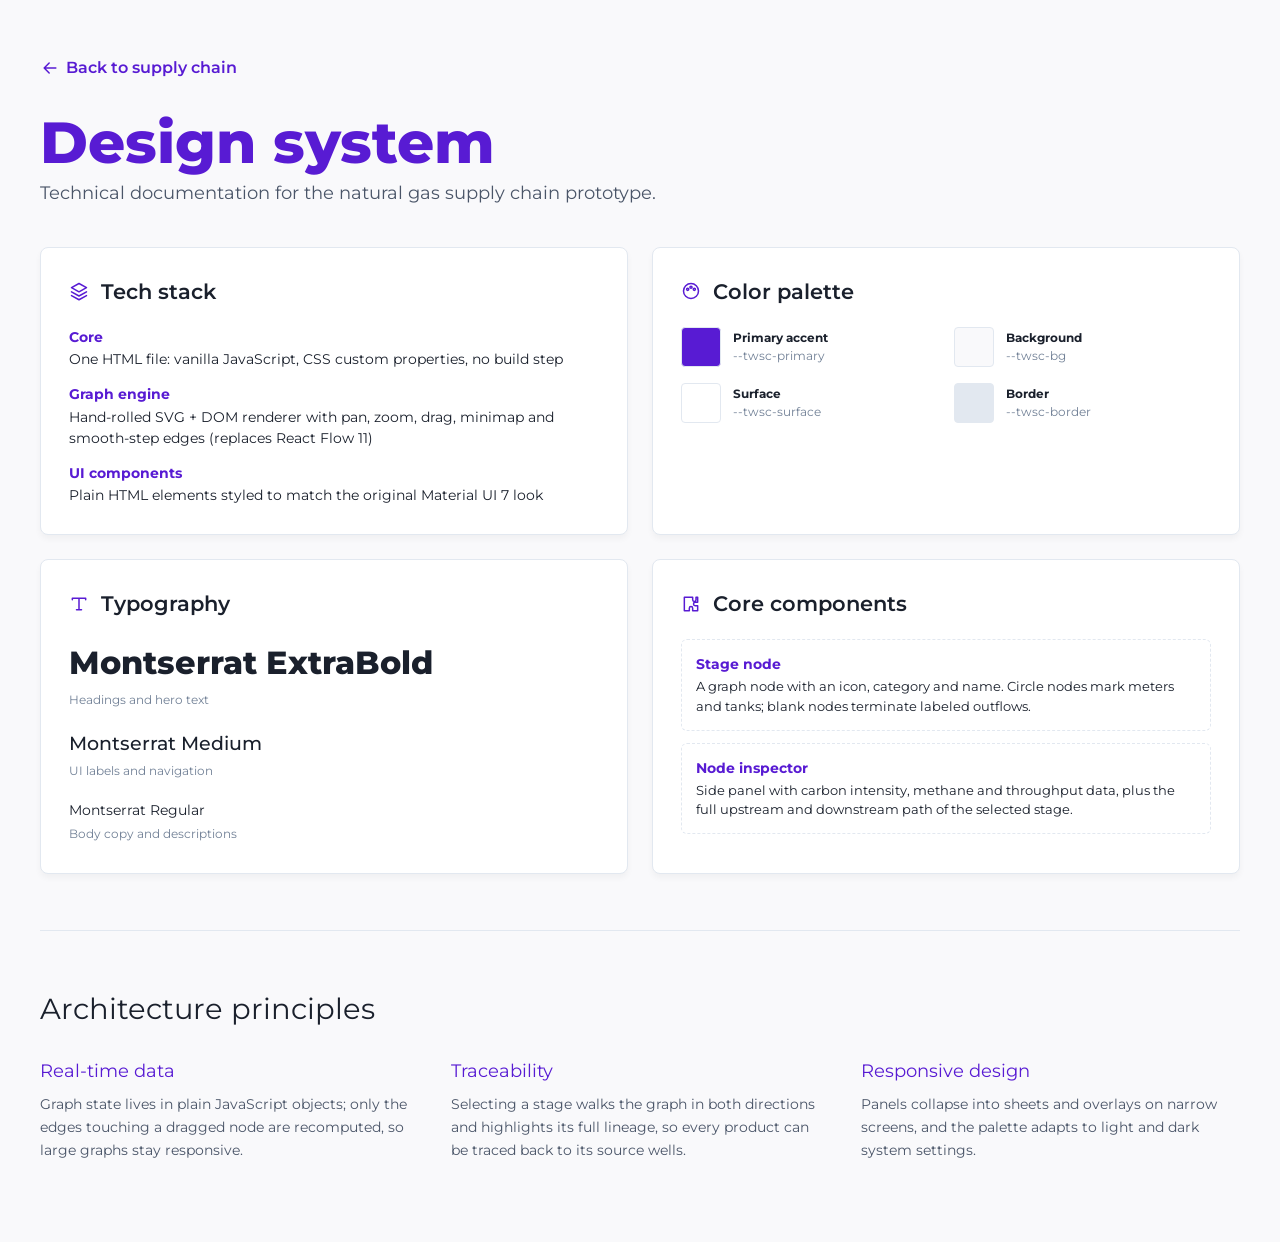
==== design-system.html @ 95843fae "Initial import from Webflow" ====
<!doctype html>
<html lang="en">
<head>
<meta charset="UTF-8" />
<meta name="viewport" content="width=device-width, initial-scale=1, viewport-fit=cover" />
<title>Design system — Tracewell</title>
<link rel="preconnect" href="https://fonts.googleapis.com" />
<link rel="preconnect" href="https://fonts.gstatic.com" crossorigin />
<link href="https://fonts.googleapis.com/css2?family=Montserrat:wght@400;500;600;700;800&display=swap" rel="stylesheet" />
<link rel="stylesheet" href="assets/tokens.css" />
<style>
/* Isolation: reset host-site styles on every element this widget uses */
#twsc-root { all: initial; display: block; box-sizing: border-box; font-family: var(--twsc-font); color: var(--twsc-text);
  background: var(--twsc-bg); -webkit-font-smoothing: antialiased; line-height: 1.5; font-size: 16px; text-align: left; }
#twsc-root *, #twsc-root *::before, #twsc-root *::after { box-sizing: border-box; }
#twsc-root :is(div, header, nav, section, aside, p, h1, h2, h3, h4, ul, li, dl, dt, dd, span, small, strong, b, i, a, button, input) {
  margin: 0; padding: 0; border: 0; background: none; box-shadow: none; outline: 0; float: none; position: static;
  width: auto; height: auto; min-width: 0; max-width: none; min-height: 0; max-height: none;
  font: inherit; color: inherit; line-height: inherit; letter-spacing: normal; text-transform: none; text-decoration: none;
  text-align: inherit; text-shadow: none; opacity: 1; transform: none; filter: none; border-radius: 0; list-style: none;
  visibility: visible; transition: none; animation: none; overflow: visible; z-index: auto;
  top: auto; right: auto; bottom: auto; left: auto; flex: 0 1 auto; flex-direction: row; flex-wrap: nowrap; order: 0;
  justify-content: normal; align-items: normal; align-self: auto; gap: normal; grid-template-columns: none; white-space: normal;
  vertical-align: baseline; clip-path: none; }
#twsc-root :is(div, header, nav, section, aside, p, h1, h2, h3, h4, dl, dt, dd, ul, li) { display: block; }
#twsc-root :is(span, small, strong, b, a) { display: inline; }
#twsc-root :is(strong, b) { font-weight: 700; }
#twsc-root button { display: inline-block; cursor: pointer; -webkit-appearance: none; appearance: none; }
#twsc-root svg { display: inline-block; overflow: visible; max-width: none; max-height: none; fill: none; stroke: none; vertical-align: baseline; }
#twsc-root svg * { fill: none; stroke: none; }
#twsc-root svg.twsc-i * { stroke: currentColor; }
#twsc-root [hidden] { display: none !important; }
#twsc-root :focus-visible { outline: 2px solid var(--twsc-primary); outline-offset: 2px; }

/* Design tokens (colors, shadows, font) live in tokens.json → assets/tokens.css.
   Only layout-level root settings stay here. */
#twsc-root { box-sizing: border-box; padding-top: env(safe-area-inset-top, 0px); padding-bottom: env(safe-area-inset-bottom, 0px); color-scheme: light; }
@media (prefers-color-scheme: dark) { #twsc-root:not([data-theme="light"]) { color-scheme: dark; } }
#twsc-root[data-theme="dark"] { color-scheme: dark; }
#twsc-root *, #twsc-root *::before, #twsc-root *::after { box-sizing: inherit; }
#twsc-root button { font: inherit; color: inherit; cursor: pointer; }
#twsc-root :focus-visible { outline: 2px solid var(--twsc-primary); outline-offset: 2px; }
#twsc-root svg.twsc-i { width: 20px; height: 20px; fill: none; stroke: currentColor; stroke-width: 1.8; stroke-linecap: round; stroke-linejoin: round; flex: none; }
/* Design system view */
#twsc-root .twsc-ds { padding: 48px 24px 80px; }
#twsc-root .twsc-ds-inner { max-width: 1200px; margin: 0 auto; }
#twsc-root .twsc-ds-back { text-decoration: none; background: none; border: 0; color: var(--twsc-primary); font-weight: 600; padding: 8px 10px; border-radius: 4px; margin: 0 0 24px -10px; display: inline-flex; gap: 6px; align-items: center; }
#twsc-root .twsc-ds-back:hover { background: var(--twsc-primary-soft); }
#twsc-root .twsc-ds h1 { font-size: clamp(2.2rem, 5vw, 3.6rem); font-weight: 800; color: var(--twsc-primary); margin: 0 0 8px; line-height: 1.05; }
#twsc-root .twsc-ds-sub { color: var(--twsc-text-2); font-size: 1.1rem; margin: 0 0 40px; max-width: 60ch; }
#twsc-root .twsc-ds-grid { display: grid; grid-template-columns: repeat(auto-fit, minmax(min(100%, 420px), 1fr)); gap: 24px; }
#twsc-root .twsc-ds-card { background: var(--twsc-surface); border: 1px solid var(--twsc-border); border-radius: 8px; padding: 28px; box-shadow: 0 4px 6px rgba(0,0,0,0.04); }
#twsc-root .twsc-ds-card h2 { display: flex; align-items: center; gap: 12px; font-size: 1.3rem; margin: 0 0 20px; font-weight: 600; }
#twsc-root .twsc-ds-card h2 svg.twsc-i { color: var(--twsc-primary); }
#twsc-root .twsc-ds-card dl { margin: 0; display: grid; gap: 14px; }
#twsc-root .twsc-ds-card dt { color: var(--twsc-primary); font-weight: 700; font-size: 0.85rem; }
#twsc-root .twsc-ds-card dd { margin: 2px 0 0; font-size: 0.875rem; }
#twsc-root .twsc-swatches { display: grid; grid-template-columns: 1fr 1fr; gap: 16px; }
#twsc-root .twsc-swatch { display: flex; align-items: center; gap: 12px; font-size: 0.75rem; }
#twsc-root .twsc-swatch i { width: 40px; height: 40px; border-radius: 4px; border: 1px solid var(--twsc-border); flex: none; }
#twsc-root .twsc-swatch b { display: block; }
#twsc-root .twsc-swatch span { color: var(--twsc-muted); }
#twsc-root .twsc-type-row + .twsc-type-row { margin-top: 18px; }
#twsc-root .twsc-type-row small { color: var(--twsc-muted); font-size: 0.75rem; }
#twsc-root .twsc-comp { border: 1px dashed var(--twsc-border); border-radius: 6px; padding: 14px; font-size: 0.8rem; line-height: 1.5; }
#twsc-root .twsc-comp + .twsc-comp { margin-top: 12px; }
#twsc-root .twsc-comp b { display: block; color: var(--twsc-primary); font-size: 0.875rem; margin-bottom: 2px; }
#twsc-root .twsc-ds-rule { height: 1px; background: var(--twsc-border); margin: 56px 0; }
#twsc-root .twsc-ds h3 { font-size: 1.8rem; margin: 0 0 28px; }
#twsc-root .twsc-principles { display: grid; grid-template-columns: repeat(auto-fit, minmax(min(100%, 280px), 1fr)); gap: 32px; }
#twsc-root .twsc-principles h4 { color: var(--twsc-primary); margin: 0 0 8px; font-size: 1.1rem; }
#twsc-root .twsc-principles p { margin: 0; color: var(--twsc-text-2); font-size: 0.9rem; line-height: 1.6; }

/* Standalone page only */
body[data-twsc-standalone] { margin: 0; }
#twsc-root { min-height: 100vh; }
</style>
</head>
<body data-twsc-standalone>
<div id="twsc-root">

    <div class="twsc-ds">
      <div class="twsc-ds-inner">
        <a class="twsc-ds-back" href="index.html"><svg class="twsc-i" viewBox="0 0 24 24"><path d="M19 12H5M11 6l-6 6 6 6"/></svg>Back to supply chain</a>
        <h1>Design system</h1>
        <p class="twsc-ds-sub">Technical documentation for the natural gas supply chain prototype.</p>
        <div class="twsc-ds-grid">
          <div class="twsc-ds-card">
            <h2><svg class="twsc-i" viewBox="0 0 24 24"><path d="M12 3 3 8l9 5 9-5-9-5zM3 13l9 5 9-5M3 17.5l9 5 9-5"/></svg>Tech stack</h2>
            <dl>
              <div><dt>Core</dt><dd>One HTML file: vanilla JavaScript, CSS custom properties, no build step</dd></div>
              <div><dt>Graph engine</dt><dd>Hand-rolled SVG + DOM renderer with pan, zoom, drag, minimap and smooth-step edges (replaces React Flow 11)</dd></div>
              <div><dt>UI components</dt><dd>Plain HTML elements styled to match the original Material UI 7 look</dd></div>
              </dl>
          </div>
          <div class="twsc-ds-card">
            <h2><svg class="twsc-i" viewBox="0 0 24 24"><circle cx="12" cy="12" r="9"/><circle cx="8" cy="10" r="1.3"/><circle cx="12" cy="7.5" r="1.3"/><circle cx="16" cy="10" r="1.3"/></svg>Color palette</h2>
            <div class="twsc-swatches">
              <div class="twsc-swatch"><i style="background:var(--twsc-primary)"></i><div><b>Primary accent</b><span>--twsc-primary</span></div></div>
              <div class="twsc-swatch"><i style="background:var(--twsc-bg)"></i><div><b>Background</b><span>--twsc-bg</span></div></div>
              <div class="twsc-swatch"><i style="background:var(--twsc-surface)"></i><div><b>Surface</b><span>--twsc-surface</span></div></div>
              <div class="twsc-swatch"><i style="background:var(--twsc-border)"></i><div><b>Border</b><span>--twsc-border</span></div></div>
            </div>
          </div>
          <div class="twsc-ds-card">
            <h2><svg class="twsc-i" viewBox="0 0 24 24"><path d="M4 7V5h16v2M12 5v14M9 19h6"/></svg>Typography</h2>
            <div class="twsc-type-row"><div style="font-size:2rem;font-weight:800">Montserrat ExtraBold</div><small>Headings and hero text</small></div>
            <div class="twsc-type-row"><div style="font-size:1.2rem;font-weight:500">Montserrat Medium</div><small>UI labels and navigation</small></div>
            <div class="twsc-type-row"><div style="font-size:0.875rem">Montserrat Regular</div><small>Body copy and descriptions</small></div>
          </div>
          <div class="twsc-ds-card">
            <h2><svg class="twsc-i" viewBox="0 0 24 24"><path d="M10 4h4v3a2 2 0 1 0 4 0V4h2v6h-3a2 2 0 1 0 0 4h3v6h-6v-3a2 2 0 1 0-4 0v3H4V4h6z"/></svg>Core components</h2>
            <div class="twsc-comp"><b>Stage node</b>A graph node with an icon, category and name. Circle nodes mark meters and tanks; blank nodes terminate labeled outflows.</div>
            <div class="twsc-comp"><b>Node inspector</b>Side panel with carbon intensity, methane and throughput data, plus the full upstream and downstream path of the selected stage.</div>
          </div>
        </div>
        <div class="twsc-ds-rule"></div>
        <h3>Architecture principles</h3>
        <div class="twsc-principles">
          <div><h4>Real-time data</h4><p>Graph state lives in plain JavaScript objects; only the edges touching a dragged node are recomputed, so large graphs stay responsive.</p></div>
          <div><h4>Traceability</h4><p>Selecting a stage walks the graph in both directions and highlights its full lineage, so every product can be traced back to its source wells.</p></div>
          <div><h4>Responsive design</h4><p>Panels collapse into sheets and overlays on narrow screens, and the palette adapts to light and dark system settings.</p></div>
        </div>
      </div>
    </div>
</div>
</body>
</html>
---- assets/tokens.css ----
/* GENERATED from tokens.json by scripts/build-tokens.mjs. Do not edit by hand. */
#twsc-root {
  --twsc-font: "Montserrat", system-ui, -apple-system, "Segoe UI", Roboto, sans-serif;
  --twsc-bg: #F9F9FB;
  --twsc-surface: #FFFFFF;
  --twsc-surface-2: #F7FAFC;
  --twsc-primary: #581BD3;
  --twsc-primary-soft: rgba(88, 27, 211, 0.08);
  --twsc-primary-line: rgba(88, 27, 211, 0.2);
  --twsc-border: #E2E8F0;
  --twsc-text: #1A202C;
  --twsc-text-2: #4A5568;
  --twsc-muted: #718096;
  --twsc-faint: #A0AEC0;
  --twsc-chip: #EDF2F7;
  --twsc-dot: #D9DEE7;
  --twsc-edge-dim: #CBD2DC;
  --twsc-label-bg: #1A202C;
  --twsc-label-fg: #FFFFFF;
  --twsc-mask: rgba(249, 249, 251, 0.72);
  --twsc-shadow: 0 2px 4px rgba(26, 32, 44, 0.05);
  --twsc-glow: 0 0 15px rgba(88, 27, 211, 0.3);
}
@media (prefers-color-scheme: dark) {
  #twsc-root:not([data-theme="light"]) {
    --twsc-bg: #13111A;
    --twsc-surface: #1C1926;
    --twsc-surface-2: #221F2E;
    --twsc-primary: #9E74FF;
    --twsc-primary-soft: rgba(158, 116, 255, 0.12);
    --twsc-primary-line: rgba(158, 116, 255, 0.3);
    --twsc-border: #2F2B3F;
    --twsc-text: #ECEAF3;
    --twsc-text-2: #BDB8CF;
    --twsc-muted: #9A94AE;
    --twsc-faint: #736D86;
    --twsc-chip: #2A2638;
    --twsc-dot: #2C2839;
    --twsc-edge-dim: #3A3550;
    --twsc-label-bg: #ECEAF3;
    --twsc-label-fg: #13111A;
    --twsc-mask: rgba(19, 17, 26, 0.72);
    --twsc-shadow: 0 2px 4px rgba(0,0,0,0.3);
    --twsc-glow: 0 0 16px rgba(158,116,255,0.35);
  }
}
#twsc-root[data-theme="dark"] {
  --twsc-bg: #13111A;
  --twsc-surface: #1C1926;
  --twsc-surface-2: #221F2E;
  --twsc-primary: #9E74FF;
  --twsc-primary-soft: rgba(158, 116, 255, 0.12);
  --twsc-primary-line: rgba(158, 116, 255, 0.3);
  --twsc-border: #2F2B3F;
  --twsc-text: #ECEAF3;
  --twsc-text-2: #BDB8CF;
  --twsc-muted: #9A94AE;
  --twsc-faint: #736D86;
  --twsc-chip: #2A2638;
  --twsc-dot: #2C2839;
  --twsc-edge-dim: #3A3550;
  --twsc-label-bg: #ECEAF3;
  --twsc-label-fg: #13111A;
  --twsc-mask: rgba(19, 17, 26, 0.72);
  --twsc-shadow: 0 2px 4px rgba(0,0,0,0.3);
  --twsc-glow: 0 0 16px rgba(158,116,255,0.35);
}
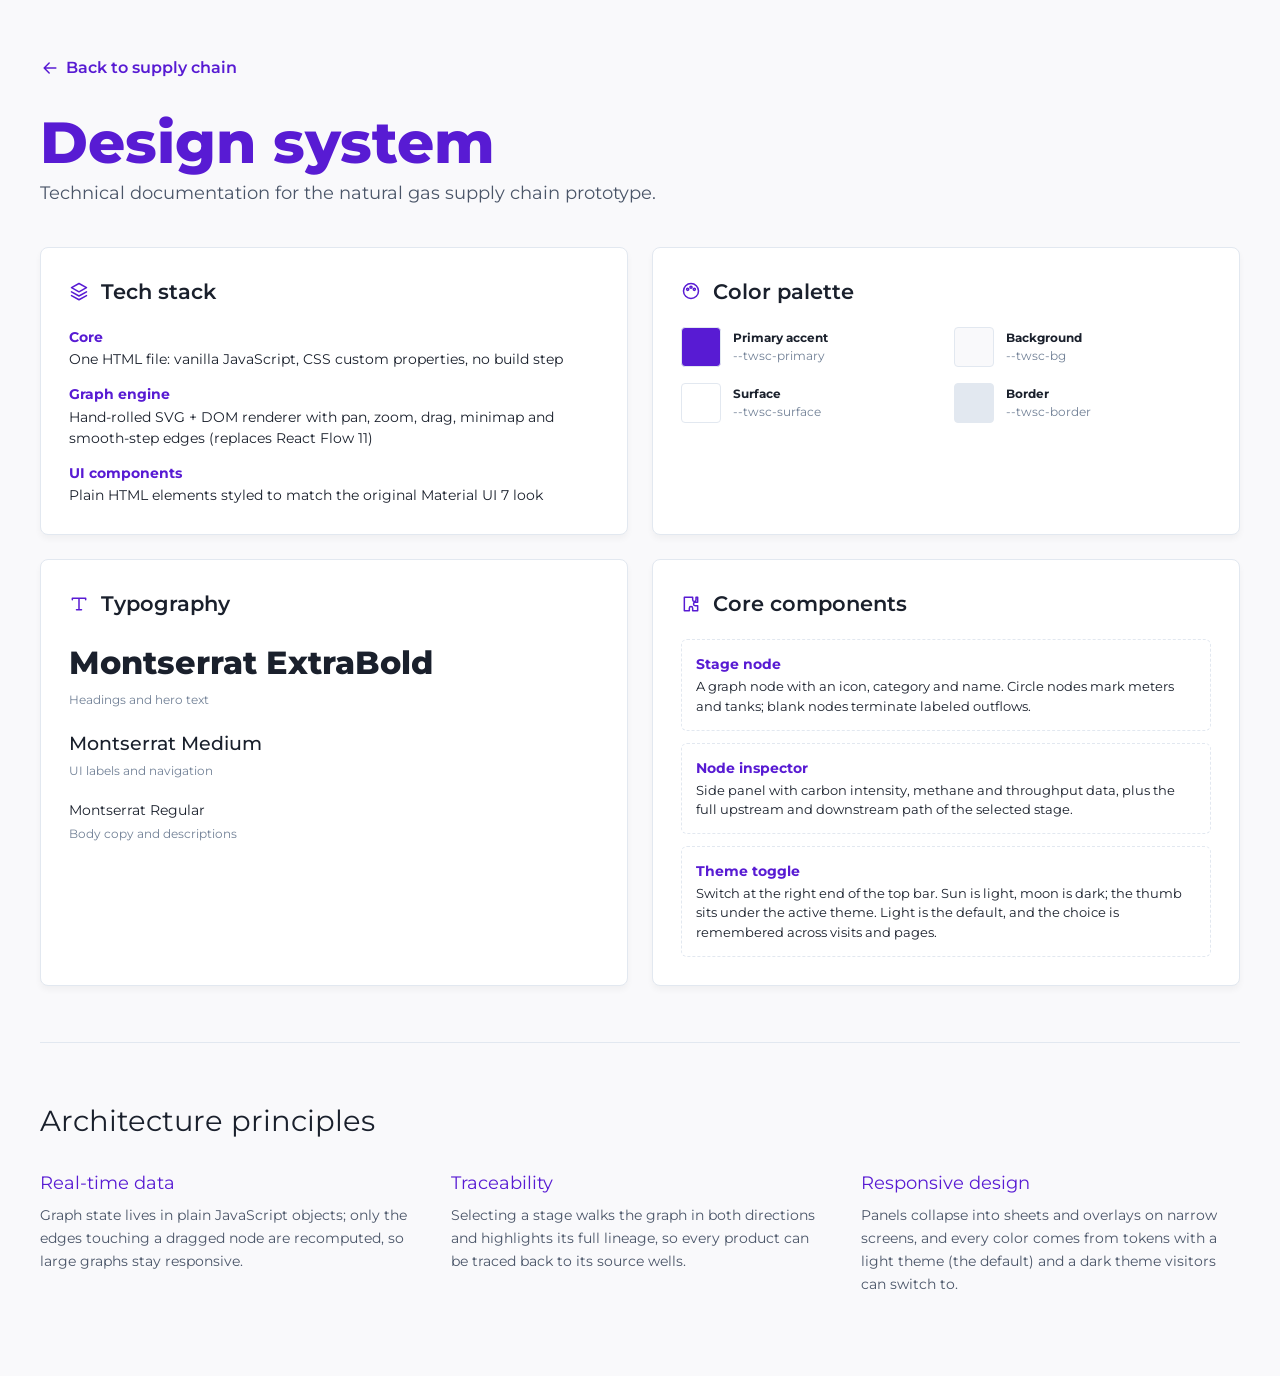
==== commit db759ac6: "Theme update" ====
--- a/design-system.html
+++ b/design-system.html
@@ -34,9 +34,8 @@
 
 /* Design tokens (colors, shadows, font) live in tokens.json → assets/tokens.css.
    Only layout-level root settings stay here. */
-#twsc-root { box-sizing: border-box; padding-top: env(safe-area-inset-top, 0px); padding-bottom: env(safe-area-inset-bottom, 0px); color-scheme: light; }
-@media (prefers-color-scheme: dark) { #twsc-root:not([data-theme="light"]) { color-scheme: dark; } }
-#twsc-root[data-theme="dark"] { color-scheme: dark; }
+#twsc-root { box-sizing: border-box; padding-top: env(safe-area-inset-top, 0px); padding-bottom: env(safe-area-inset-bottom, 0px); }
+/* color-scheme is set per theme in tokens.css */
 #twsc-root *, #twsc-root *::before, #twsc-root *::after { box-sizing: inherit; }
 #twsc-root button { font: inherit; color: inherit; cursor: pointer; }
 #twsc-root :focus-visible { outline: 2px solid var(--twsc-primary); outline-offset: 2px; }
@@ -78,6 +77,8 @@
 </head>
 <body data-twsc-standalone>
 <div id="twsc-root">
+<!-- Apply the saved theme before first paint (light is the default). twsc.js keeps it in sync after that. -->
+<script>try{var t=localStorage.getItem('twsc-theme');if(t==='dark'||t==='light')document.getElementById('twsc-root').dataset.theme=t}catch(e){}</script>
 
     <div class="twsc-ds">
       <div class="twsc-ds-inner">
@@ -112,6 +113,7 @@
             <h2><svg class="twsc-i" viewBox="0 0 24 24"><path d="M10 4h4v3a2 2 0 1 0 4 0V4h2v6h-3a2 2 0 1 0 0 4h3v6h-6v-3a2 2 0 1 0-4 0v3H4V4h6z"/></svg>Core components</h2>
             <div class="twsc-comp"><b>Stage node</b>A graph node with an icon, category and name. Circle nodes mark meters and tanks; blank nodes terminate labeled outflows.</div>
             <div class="twsc-comp"><b>Node inspector</b>Side panel with carbon intensity, methane and throughput data, plus the full upstream and downstream path of the selected stage.</div>
+            <div class="twsc-comp"><b>Theme toggle</b>Switch at the right end of the top bar. Sun is light, moon is dark; the thumb sits under the active theme. Light is the default, and the choice is remembered across visits and pages.</div>
           </div>
         </div>
         <div class="twsc-ds-rule"></div>
@@ -119,7 +121,7 @@
         <div class="twsc-principles">
           <div><h4>Real-time data</h4><p>Graph state lives in plain JavaScript objects; only the edges touching a dragged node are recomputed, so large graphs stay responsive.</p></div>
           <div><h4>Traceability</h4><p>Selecting a stage walks the graph in both directions and highlights its full lineage, so every product can be traced back to its source wells.</p></div>
-          <div><h4>Responsive design</h4><p>Panels collapse into sheets and overlays on narrow screens, and the palette adapts to light and dark system settings.</p></div>
+          <div><h4>Responsive design</h4><p>Panels collapse into sheets and overlays on narrow screens, and every color comes from tokens with a light theme (the default) and a dark theme visitors can switch to.</p></div>
         </div>
       </div>
     </div>
--- a/assets/tokens.css
+++ b/assets/tokens.css
@@ -1,5 +1,7 @@
 /* GENERATED from tokens.json by scripts/build-tokens.mjs. Do not edit by hand. */
+/* Default theme: light. Set data-theme="dark" on #twsc-root (the theme toggle does this) to switch. */
 #twsc-root {
+  color-scheme: light;
   --twsc-font: "Montserrat", system-ui, -apple-system, "Segoe UI", Roboto, sans-serif;
   --twsc-bg: #F9F9FB;
   --twsc-surface: #FFFFFF;
@@ -21,30 +23,8 @@
   --twsc-shadow: 0 2px 4px rgba(26, 32, 44, 0.05);
   --twsc-glow: 0 0 15px rgba(88, 27, 211, 0.3);
 }
-@media (prefers-color-scheme: dark) {
-  #twsc-root:not([data-theme="light"]) {
-    --twsc-bg: #13111A;
-    --twsc-surface: #1C1926;
-    --twsc-surface-2: #221F2E;
-    --twsc-primary: #9E74FF;
-    --twsc-primary-soft: rgba(158, 116, 255, 0.12);
-    --twsc-primary-line: rgba(158, 116, 255, 0.3);
-    --twsc-border: #2F2B3F;
-    --twsc-text: #ECEAF3;
-    --twsc-text-2: #BDB8CF;
-    --twsc-muted: #9A94AE;
-    --twsc-faint: #736D86;
-    --twsc-chip: #2A2638;
-    --twsc-dot: #2C2839;
-    --twsc-edge-dim: #3A3550;
-    --twsc-label-bg: #ECEAF3;
-    --twsc-label-fg: #13111A;
-    --twsc-mask: rgba(19, 17, 26, 0.72);
-    --twsc-shadow: 0 2px 4px rgba(0,0,0,0.3);
-    --twsc-glow: 0 0 16px rgba(158,116,255,0.35);
-  }
-}
 #twsc-root[data-theme="dark"] {
+  color-scheme: dark;
   --twsc-bg: #13111A;
   --twsc-surface: #1C1926;
   --twsc-surface-2: #221F2E;
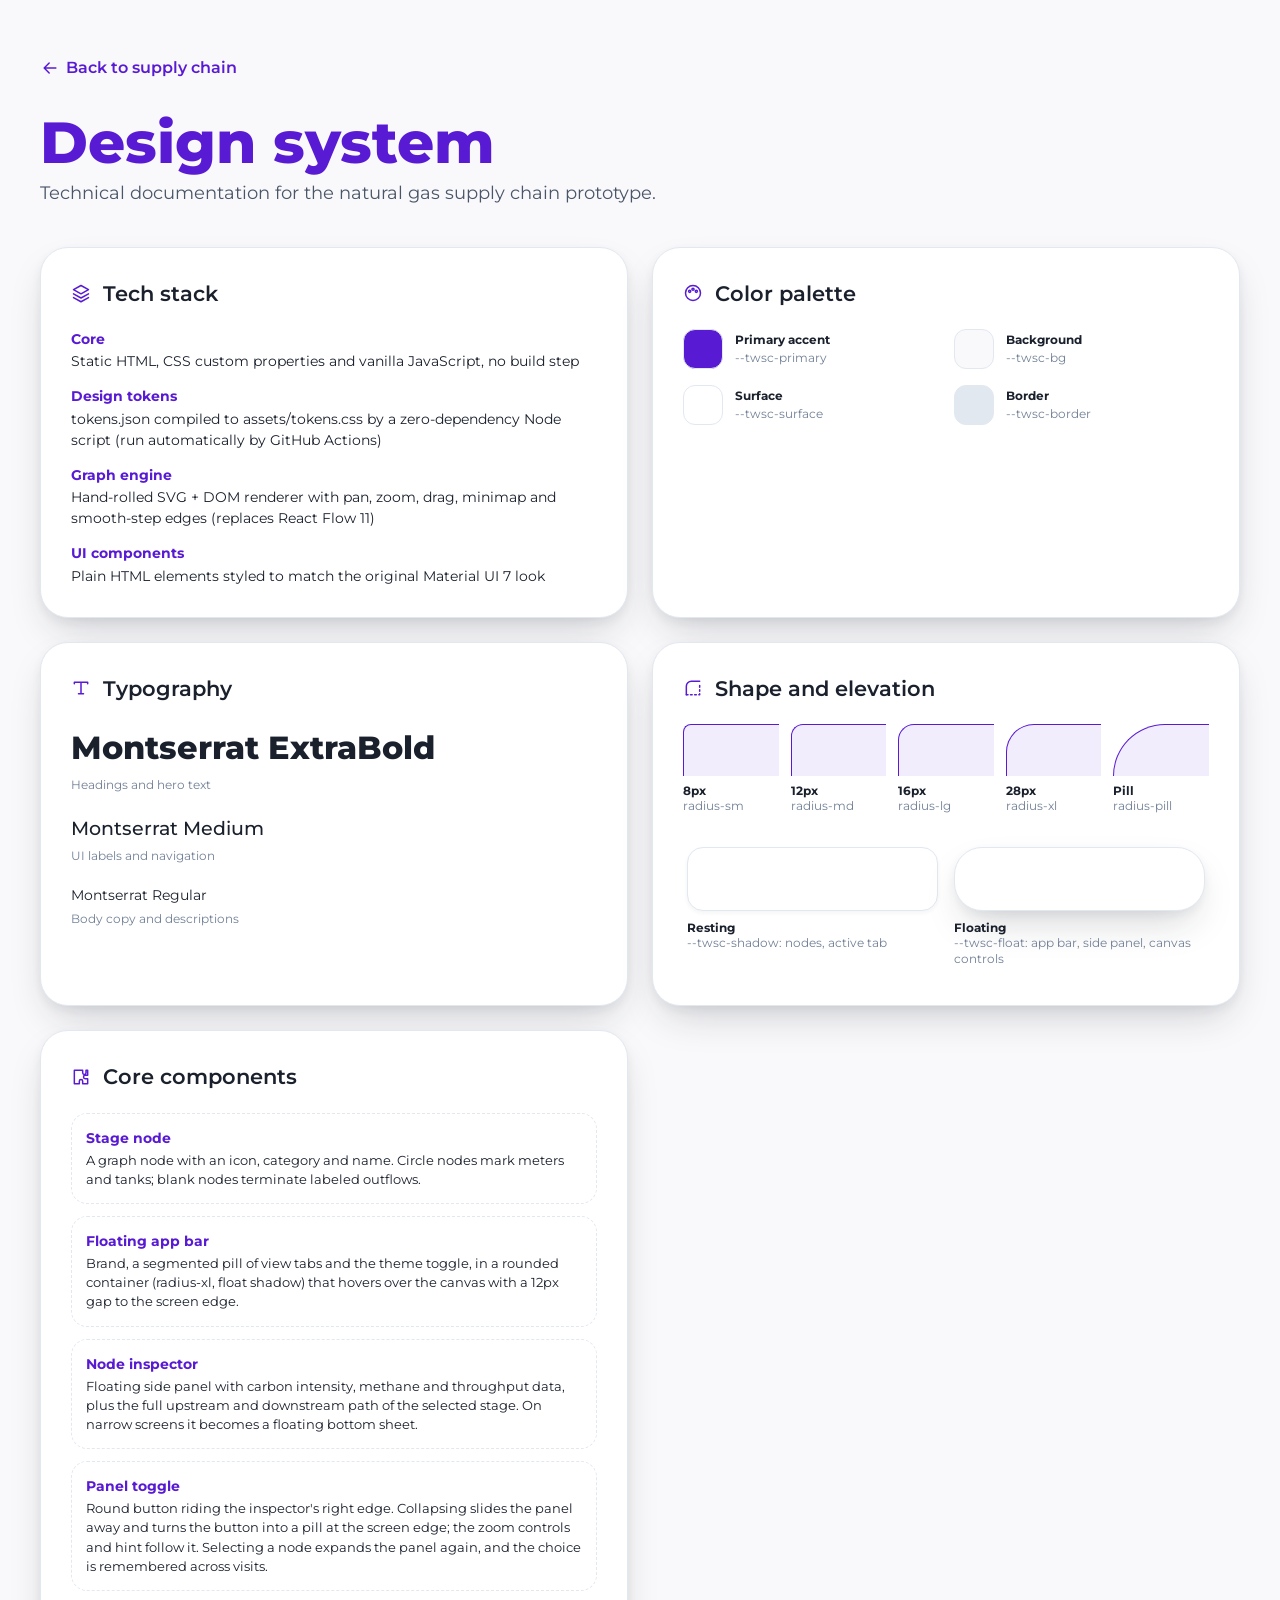
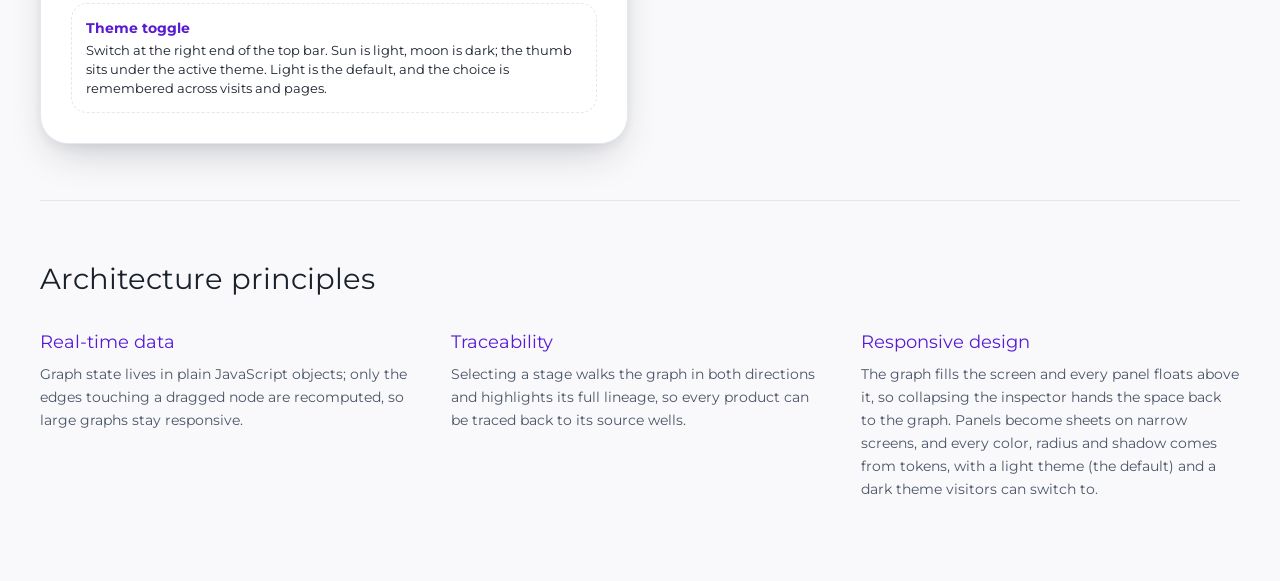
==== commit 762b6eb4: "Add files via upload" ====
--- a/design-system.html
+++ b/design-system.html
@@ -43,12 +43,12 @@
 /* Design system view */
 #twsc-root .twsc-ds { padding: 48px 24px 80px; }
 #twsc-root .twsc-ds-inner { max-width: 1200px; margin: 0 auto; }
-#twsc-root .twsc-ds-back { text-decoration: none; background: none; border: 0; color: var(--twsc-primary); font-weight: 600; padding: 8px 10px; border-radius: 4px; margin: 0 0 24px -10px; display: inline-flex; gap: 6px; align-items: center; }
+#twsc-root .twsc-ds-back { text-decoration: none; background: none; border: 0; color: var(--twsc-primary); font-weight: 600; padding: 8px 14px; border-radius: var(--twsc-radius-pill); margin: 0 0 24px -14px; display: inline-flex; gap: 6px; align-items: center; }
 #twsc-root .twsc-ds-back:hover { background: var(--twsc-primary-soft); }
 #twsc-root .twsc-ds h1 { font-size: clamp(2.2rem, 5vw, 3.6rem); font-weight: 800; color: var(--twsc-primary); margin: 0 0 8px; line-height: 1.05; }
 #twsc-root .twsc-ds-sub { color: var(--twsc-text-2); font-size: 1.1rem; margin: 0 0 40px; max-width: 60ch; }
 #twsc-root .twsc-ds-grid { display: grid; grid-template-columns: repeat(auto-fit, minmax(min(100%, 420px), 1fr)); gap: 24px; }
-#twsc-root .twsc-ds-card { background: var(--twsc-surface); border: 1px solid var(--twsc-border); border-radius: 8px; padding: 28px; box-shadow: 0 4px 6px rgba(0,0,0,0.04); }
+#twsc-root .twsc-ds-card { background: var(--twsc-surface); border: 1px solid var(--twsc-border); border-radius: var(--twsc-radius-xl); padding: 30px; box-shadow: var(--twsc-float); }
 #twsc-root .twsc-ds-card h2 { display: flex; align-items: center; gap: 12px; font-size: 1.3rem; margin: 0 0 20px; font-weight: 600; }
 #twsc-root .twsc-ds-card h2 svg.twsc-i { color: var(--twsc-primary); }
 #twsc-root .twsc-ds-card dl { margin: 0; display: grid; gap: 14px; }
@@ -56,14 +56,23 @@
 #twsc-root .twsc-ds-card dd { margin: 2px 0 0; font-size: 0.875rem; }
 #twsc-root .twsc-swatches { display: grid; grid-template-columns: 1fr 1fr; gap: 16px; }
 #twsc-root .twsc-swatch { display: flex; align-items: center; gap: 12px; font-size: 0.75rem; }
-#twsc-root .twsc-swatch i { width: 40px; height: 40px; border-radius: 4px; border: 1px solid var(--twsc-border); flex: none; }
+#twsc-root .twsc-swatch i { width: 40px; height: 40px; border-radius: var(--twsc-radius-md); border: 1px solid var(--twsc-border); flex: none; }
 #twsc-root .twsc-swatch b { display: block; }
 #twsc-root .twsc-swatch span { color: var(--twsc-muted); }
 #twsc-root .twsc-type-row + .twsc-type-row { margin-top: 18px; }
 #twsc-root .twsc-type-row small { color: var(--twsc-muted); font-size: 0.75rem; }
-#twsc-root .twsc-comp { border: 1px dashed var(--twsc-border); border-radius: 6px; padding: 14px; font-size: 0.8rem; line-height: 1.5; }
+#twsc-root .twsc-comp { border: 1px dashed var(--twsc-border); border-radius: var(--twsc-radius-lg); padding: 14px; font-size: 0.8rem; line-height: 1.5; }
 #twsc-root .twsc-comp + .twsc-comp { margin-top: 12px; }
 #twsc-root .twsc-comp b { display: block; color: var(--twsc-primary); font-size: 0.875rem; margin-bottom: 2px; }
+#twsc-root .twsc-radii { display: grid; grid-template-columns: repeat(5, 1fr); gap: 12px; margin-bottom: 26px; }
+#twsc-root .twsc-radius { font-size: 0.72rem; line-height: 1.35; }
+#twsc-root .twsc-radius i { display: block; height: 52px; margin-bottom: 8px; background: var(--twsc-primary-soft); border: 1.5px solid var(--twsc-primary); border-right: 0; border-bottom: 0; }
+#twsc-root .twsc-radius b { display: block; }
+#twsc-root .twsc-radius span, #twsc-root .twsc-elev span { color: var(--twsc-muted); }
+#twsc-root .twsc-elevs { display: grid; grid-template-columns: 1fr 1fr; gap: 16px; padding: 6px 4px 8px; }
+#twsc-root .twsc-elev { font-size: 0.72rem; line-height: 1.35; }
+#twsc-root .twsc-elev i { display: block; height: 64px; margin-bottom: 10px; background: var(--twsc-surface); border: 1px solid var(--twsc-border); border-radius: var(--twsc-radius-lg); }
+#twsc-root .twsc-elev b { display: block; }
 #twsc-root .twsc-ds-rule { height: 1px; background: var(--twsc-border); margin: 56px 0; }
 #twsc-root .twsc-ds h3 { font-size: 1.8rem; margin: 0 0 28px; }
 #twsc-root .twsc-principles { display: grid; grid-template-columns: repeat(auto-fit, minmax(min(100%, 280px), 1fr)); gap: 32px; }
@@ -89,7 +98,8 @@
           <div class="twsc-ds-card">
             <h2><svg class="twsc-i" viewBox="0 0 24 24"><path d="M12 3 3 8l9 5 9-5-9-5zM3 13l9 5 9-5M3 17.5l9 5 9-5"/></svg>Tech stack</h2>
             <dl>
-              <div><dt>Core</dt><dd>One HTML file: vanilla JavaScript, CSS custom properties, no build step</dd></div>
+              <div><dt>Core</dt><dd>Static HTML, CSS custom properties and vanilla JavaScript, no build step</dd></div>
+              <div><dt>Design tokens</dt><dd>tokens.json compiled to assets/tokens.css by a zero-dependency Node script (run automatically by GitHub Actions)</dd></div>
               <div><dt>Graph engine</dt><dd>Hand-rolled SVG + DOM renderer with pan, zoom, drag, minimap and smooth-step edges (replaces React Flow 11)</dd></div>
               <div><dt>UI components</dt><dd>Plain HTML elements styled to match the original Material UI 7 look</dd></div>
               </dl>
@@ -110,9 +120,25 @@
             <div class="twsc-type-row"><div style="font-size:0.875rem">Montserrat Regular</div><small>Body copy and descriptions</small></div>
           </div>
           <div class="twsc-ds-card">
+            <h2><svg class="twsc-i" viewBox="0 0 24 24"><path d="M4 20V10a6 6 0 0 1 6-6h10"/><path d="M4 20h16V8" stroke-dasharray="2 3"/></svg>Shape and elevation</h2>
+            <div class="twsc-radii">
+              <div class="twsc-radius"><i style="border-top-left-radius:var(--twsc-radius-sm)"></i><b>8px</b><span>radius-sm</span></div>
+              <div class="twsc-radius"><i style="border-top-left-radius:var(--twsc-radius-md)"></i><b>12px</b><span>radius-md</span></div>
+              <div class="twsc-radius"><i style="border-top-left-radius:var(--twsc-radius-lg)"></i><b>16px</b><span>radius-lg</span></div>
+              <div class="twsc-radius"><i style="border-top-left-radius:var(--twsc-radius-xl)"></i><b>28px</b><span>radius-xl</span></div>
+              <div class="twsc-radius"><i style="border-top-left-radius:52px"></i><b>Pill</b><span>radius-pill</span></div>
+            </div>
+            <div class="twsc-elevs">
+              <div class="twsc-elev"><i style="box-shadow:var(--twsc-shadow)"></i><b>Resting</b><span>--twsc-shadow: nodes, active tab</span></div>
+              <div class="twsc-elev"><i style="box-shadow:var(--twsc-float);border-radius:var(--twsc-radius-xl)"></i><b>Floating</b><span>--twsc-float: app bar, side panel, canvas controls</span></div>
+            </div>
+          </div>
+          <div class="twsc-ds-card">
             <h2><svg class="twsc-i" viewBox="0 0 24 24"><path d="M10 4h4v3a2 2 0 1 0 4 0V4h2v6h-3a2 2 0 1 0 0 4h3v6h-6v-3a2 2 0 1 0-4 0v3H4V4h6z"/></svg>Core components</h2>
             <div class="twsc-comp"><b>Stage node</b>A graph node with an icon, category and name. Circle nodes mark meters and tanks; blank nodes terminate labeled outflows.</div>
-            <div class="twsc-comp"><b>Node inspector</b>Side panel with carbon intensity, methane and throughput data, plus the full upstream and downstream path of the selected stage.</div>
+            <div class="twsc-comp"><b>Floating app bar</b>Brand, a segmented pill of view tabs and the theme toggle, in a rounded container (radius-xl, float shadow) that hovers over the canvas with a 12px gap to the screen edge.</div>
+            <div class="twsc-comp"><b>Node inspector</b>Floating side panel with carbon intensity, methane and throughput data, plus the full upstream and downstream path of the selected stage. On narrow screens it becomes a floating bottom sheet.</div>
+            <div class="twsc-comp"><b>Panel toggle</b>Round button riding the inspector's right edge. Collapsing slides the panel away and turns the button into a pill at the screen edge; the zoom controls and hint follow it. Selecting a node expands the panel again, and the choice is remembered across visits.</div>
             <div class="twsc-comp"><b>Theme toggle</b>Switch at the right end of the top bar. Sun is light, moon is dark; the thumb sits under the active theme. Light is the default, and the choice is remembered across visits and pages.</div>
           </div>
         </div>
@@ -121,7 +147,7 @@
         <div class="twsc-principles">
           <div><h4>Real-time data</h4><p>Graph state lives in plain JavaScript objects; only the edges touching a dragged node are recomputed, so large graphs stay responsive.</p></div>
           <div><h4>Traceability</h4><p>Selecting a stage walks the graph in both directions and highlights its full lineage, so every product can be traced back to its source wells.</p></div>
-          <div><h4>Responsive design</h4><p>Panels collapse into sheets and overlays on narrow screens, and every color comes from tokens with a light theme (the default) and a dark theme visitors can switch to.</p></div>
+          <div><h4>Responsive design</h4><p>The graph fills the screen and every panel floats above it, so collapsing the inspector hands the space back to the graph. Panels become sheets on narrow screens, and every color, radius and shadow comes from tokens, with a light theme (the default) and a dark theme visitors can switch to.</p></div>
         </div>
       </div>
     </div>
--- a/assets/tokens.css
+++ b/assets/tokens.css
@@ -3,6 +3,13 @@
 #twsc-root {
   color-scheme: light;
   --twsc-font: "Montserrat", system-ui, -apple-system, "Segoe UI", Roboto, sans-serif;
+  --twsc-radius-sm: 8px;
+  --twsc-radius-md: 12px;
+  --twsc-radius-lg: 16px;
+  --twsc-radius-xl: 28px;
+  --twsc-radius-pill: 999px;
+  --twsc-float-gap: 12px;
+  --twsc-panel-width: 340px;
   --twsc-bg: #F9F9FB;
   --twsc-surface: #FFFFFF;
   --twsc-surface-2: #F7FAFC;
@@ -22,6 +29,7 @@
   --twsc-mask: rgba(249, 249, 251, 0.72);
   --twsc-shadow: 0 2px 4px rgba(26, 32, 44, 0.05);
   --twsc-glow: 0 0 15px rgba(88, 27, 211, 0.3);
+  --twsc-float: 0 18px 40px -12px rgba(26, 32, 44, 0.22), 0 4px 12px -2px rgba(26, 32, 44, 0.08);
 }
 #twsc-root[data-theme="dark"] {
   color-scheme: dark;
@@ -44,4 +52,5 @@
   --twsc-mask: rgba(19, 17, 26, 0.72);
   --twsc-shadow: 0 2px 4px rgba(0,0,0,0.3);
   --twsc-glow: 0 0 16px rgba(158,116,255,0.35);
+  --twsc-float: 0 20px 44px -12px rgba(0, 0, 0, 0.7), 0 4px 12px -2px rgba(0, 0, 0, 0.45);
 }
